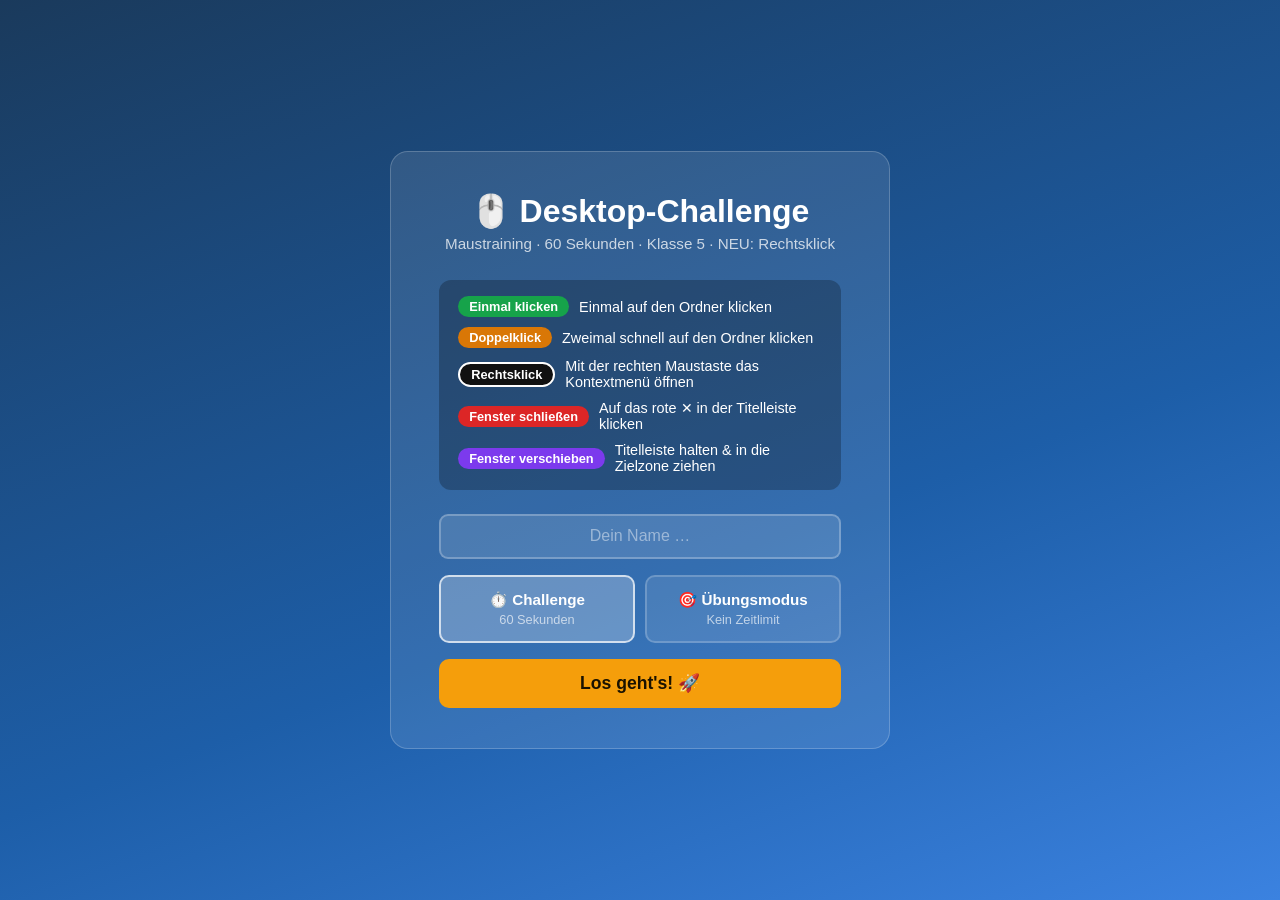
==== games/maus/index.html @ ba539958 "Use high-contrast black for right-click badge, game target and task banner" ====
<!DOCTYPE html>
<html lang="de">
<head>
<meta charset="UTF-8">
<meta name="viewport" content="width=device-width, initial-scale=1.0">
<title>Desktop-Challenge – Maustraining mit Rechtsklick</title>
<style>
*, *::before, *::after { box-sizing: border-box; margin: 0; padding: 0; }

body {
  font-family: -apple-system, BlinkMacSystemFont, 'Segoe UI', sans-serif;
  overflow: hidden;
  user-select: none;
  height: 100vh;
  width: 100vw;
}

/* ---- Screens ---- */
.screen {
  position: fixed; inset: 0;
  display: flex; align-items: center; justify-content: center;
}
.screen.hidden { display: none; }

/* ---- Start Screen ---- */
#screen-start {
  background: linear-gradient(160deg, #1a3a5c 0%, #1d5ea8 60%, #3b82e0 100%);
  flex-direction: column;
  color: white;
}

.start-card {
  background: rgba(255,255,255,0.1);
  border: 1px solid rgba(255,255,255,0.2);
  border-radius: 18px;
  padding: 2.5rem 3rem;
  text-align: center;
  max-width: 500px;
  width: 92%;
}

.start-card h1 { font-size: 2rem; font-weight: 800; margin-bottom: .3rem; }
.start-card .sub { font-size: .95rem; opacity: .75; margin-bottom: 1.75rem; }

.instructions {
  background: rgba(0,0,0,0.25);
  border-radius: 12px;
  padding: 1rem 1.2rem;
  margin-bottom: 1.5rem;
  text-align: left;
  display: flex;
  flex-direction: column;
  gap: 10px;
}

.task-row { display: flex; align-items: center; gap: 10px; font-size: .9rem; }

.badge {
  padding: 3px 11px;
  border-radius: 20px;
  font-size: .8rem;
  font-weight: 700;
  white-space: nowrap;
  flex-shrink: 0;
}
.b-green  { background: #16a34a; }
.b-blue   { background: #d97706; }
.b-red    { background: #dc2626; }
.b-purple { background: #7c3aed; }

input[type="text"] {
  width: 100%;
  padding: .7rem 1rem;
  border-radius: 9px;
  border: 2px solid rgba(255,255,255,0.25);
  background: rgba(255,255,255,0.12);
  color: white;
  font-size: 1rem;
  outline: none;
  margin-bottom: 1rem;
  text-align: center;
}
input[type="text"]::placeholder { color: rgba(255,255,255,0.45); }
input[type="text"]:focus { border-color: rgba(255,255,255,0.6); background: rgba(255,255,255,0.18); }

.btn-primary {
  background: #f59e0b;
  color: #1a1200;
  border: none;
  padding: .85rem 2rem;
  font-size: 1.1rem;
  font-weight: 800;
  border-radius: 10px;
  cursor: pointer;
  width: 100%;
  transition: background .12s, transform .08s;
}
.btn-primary:hover  { background: #fbbf24; }
.btn-primary:active { transform: scale(.97); }

.mode-buttons { display: flex; gap: 10px; margin-top: 0; }
.btn-mode {
  flex: 1;
  padding: .8rem 1rem;
  border-radius: 10px;
  font-size: .95rem;
  font-weight: 700;
  border: 2px solid rgba(255,255,255,0.2);
  background: rgba(255,255,255,0.1);
  color: white;
  cursor: pointer;
  line-height: 1.4;
  transition: background .12s, border-color .12s, transform .08s;
}
.btn-mode:hover  { background: rgba(255,255,255,0.22); border-color: rgba(255,255,255,0.5); }
.btn-mode:active { transform: scale(.97); }
.btn-mode small  { display: block; font-weight: 400; opacity: .65; font-size: .8rem; }
.btn-mode.active { background: rgba(255,255,255,0.25); border-color: rgba(255,255,255,0.7); }
.mode-buttons    { margin-bottom: 1rem; }

#stop-btn {
  margin-left: auto;
  background: rgba(255,255,255,0.15);
  border: 1px solid rgba(255,255,255,0.3);
  color: white;
  font-size: .82rem;
  font-weight: 700;
  padding: 4px 14px;
  border-radius: 20px;
  cursor: pointer;
  transition: background .12s;
}
#stop-btn:hover { background: rgba(255,255,255,0.28); }

/* ---- Game Screen ---- */
#screen-game {
  background: linear-gradient(180deg, #1565c0 0%, #1976d2 45%, #42a5f5 100%);
  flex-direction: column;
  align-items: stretch;
  justify-content: flex-start;
}

/* HUD bar */
#hud {
  background: rgba(0,0,0,0.4);
  padding: .55rem 1.2rem;
  display: flex;
  align-items: center;
  gap: 14px;
  color: white;
  font-size: .9rem;
  flex-shrink: 0;
  z-index: 10;
}
.hud-name { font-weight: 700; opacity: .9; max-width: 160px; overflow: hidden; text-overflow: ellipsis; white-space: nowrap; }
.hud-score-wrap { background: rgba(255,255,255,0.15); padding: 3px 13px; border-radius: 20px; }
.hud-score-wrap span { font-weight: 800; font-size: 1rem; }
#hud-timer {
  margin-left: auto;
  font-size: 1.5rem;
  font-weight: 800;
  min-width: 44px;
  text-align: right;
  transition: color .3s;
}
#hud-timer.urgent { color: #ff5252; }

/* Task instruction bar */
#task-bar {
  text-align: center;
  padding: .45rem .5rem;
  font-size: 1.35rem;
  font-weight: 800;
  color: white;
  text-shadow: 0 2px 8px rgba(0,0,0,0.35);
  flex-shrink: 0;
  min-height: 46px;
  transition: color .2s;
}

/* Desktop play area */
#desktop {
  flex: 1;
  position: relative;
  overflow: hidden;
  cursor: default;
}

/* ---- Targets ---- */
.target {
  position: absolute;
  cursor: pointer;
  animation: popIn .15s cubic-bezier(.34,1.56,.64,1);
}
.target.dying { animation: popOut .12s ease-in forwards; pointer-events: none; }

@keyframes popIn {
  from { transform: scale(0.3); opacity: 0; }
  to   { transform: scale(1);   opacity: 1; }
}
@keyframes popOut {
  to { transform: scale(0.3); opacity: 0; }
}

/* Folder */
.folder-wrap {
  display: flex;
  flex-direction: column;
  align-items: center;
  gap: 5px;
  padding: 10px 12px 8px;
  border-radius: 10px;
  border: 3px solid transparent;
  transition: border-color .15s;
}
.folder-icon {
  width: 68px;
  height: 56px;
  position: relative;
  filter: drop-shadow(0 3px 6px rgba(0,0,0,0.35));
}
.folder-icon::before {
  content: '';
  position: absolute;
  top: 10px; left: 0;
  width: 100%; height: calc(100% - 10px);
  background: linear-gradient(160deg, #ffca28, #f9a825);
  border-radius: 3px 6px 6px 6px;
}
.folder-icon::after {
  content: '';
  position: absolute;
  top: 0; left: 0;
  width: 42%; height: 14px;
  background: #f9a825;
  border-radius: 5px 5px 0 0;
}
.folder-label {
  font-size: 12px;
  color: white;
  text-shadow: 0 1px 3px rgba(0,0,0,0.8);
  font-weight: 700;
  max-width: 90px;
  text-align: center;
  white-space: nowrap;
  overflow: hidden;
  text-overflow: ellipsis;
}

/* Timer progress bar under folder */
.target-timer {
  position: absolute;
  bottom: 2px; left: 10px; right: 10px;
  height: 3px;
  border-radius: 2px;
  transform-origin: left;
}

/* Window target */
.window-wrap {
  width: 210px;
  border-radius: 7px;
  overflow: hidden;
  box-shadow: 0 6px 24px rgba(0,0,0,0.5);
}
.win-titlebar {
  background: #1565c0;
  display: flex;
  align-items: center;
  padding: 5px 7px;
  gap: 6px;
  position: relative;
}
.win-title-text {
  color: white;
  font-size: 12px;
  font-weight: 700;
  flex: 1;
  overflow: hidden;
  text-overflow: ellipsis;
  white-space: nowrap;
}
.win-close {
  width: 22px; height: 22px;
  background: #e53935;
  border: none;
  border-radius: 4px;
  color: white;
  font-size: 13px;
  font-weight: 800;
  cursor: pointer;
  display: flex; align-items: center; justify-content: center;
  flex-shrink: 0;
  transition: background .1s, transform .08s;
  line-height: 1;
}
.win-close:hover  { background: #c62828; }
.win-close:active { transform: scale(.9); }
.win-body {
  background: #f5f5f5;
  height: 55px;
  padding: 8px 10px;
  font-size: 11px;
  color: #757575;
  display: flex;
  align-items: center;
}

/* ---- Countdown overlay ---- */
#countdown {
  position: fixed; inset: 0;
  background: rgba(0,0,0,0.55);
  display: flex; align-items: center; justify-content: center;
  z-index: 200;
  color: white;
  font-size: 9rem;
  font-weight: 900;
  text-shadow: 0 4px 30px rgba(0,0,0,0.5);
  animation: countPulse .5s ease-out;
}
#countdown.hidden { display: none; }
@keyframes countPulse {
  from { transform: scale(1.4); opacity: 0; }
  to   { transform: scale(1);   opacity: 1; }
}

/* ---- Score popup ---- */
.score-popup {
  position: fixed;
  font-size: 1.5rem;
  font-weight: 900;
  pointer-events: none;
  z-index: 300;
  animation: floatUp .75s ease-out forwards;
  text-shadow: 0 2px 6px rgba(0,0,0,0.5);
}
@keyframes floatUp {
  0%   { transform: translateY(0)   scale(1);   opacity: 1; }
  100% { transform: translateY(-65px) scale(1.15); opacity: 0; }
}

/* ---- Miss flash ---- */
.miss-flash {
  position: fixed; inset: 0;
  background: rgba(229,57,53,0.2);
  pointer-events: none;
  z-index: 150;
  animation: flashFade .35s ease-out forwards;
}
@keyframes flashFade {
  to { opacity: 0; }
}

/* ---- Combo badge ---- */
#combo-badge {
  position: fixed;
  top: 80px; right: 16px;
  background: #f59e0b;
  color: #1a1200;
  font-size: .85rem;
  font-weight: 800;
  padding: 4px 12px;
  border-radius: 20px;
  z-index: 100;
  opacity: 0;
  transition: opacity .2s;
  pointer-events: none;
}
#combo-badge.visible { opacity: 1; }

/* ---- End Screen ---- */
#screen-end {
  background: linear-gradient(160deg, #0d2b4e 0%, #1a4d9e 100%);
  flex-direction: column;
  color: white;
}

.end-card {
  background: rgba(255,255,255,0.1);
  border: 1px solid rgba(255,255,255,0.2);
  border-radius: 18px;
  padding: 2rem 2.5rem;
  text-align: center;
  max-width: 520px;
  width: 92%;
}
.end-card h2 { font-size: 1.5rem; font-weight: 700; margin-bottom: .5rem; }

.final-score-wrap { margin: .6rem 0 .3rem; }
.final-score { font-size: 4.5rem; font-weight: 900; color: #fbbf24; line-height: 1; }
.score-sub { font-size: .85rem; opacity: .65; margin-bottom: 1.4rem; }

.leaderboard {
  background: rgba(0,0,0,0.25);
  border-radius: 12px;
  padding: 1rem 1.1rem;
  margin-bottom: 1.4rem;
  text-align: left;
}
.lb-head {
  font-size: .78rem;
  opacity: .6;
  text-transform: uppercase;
  letter-spacing: .06em;
  margin-bottom: .75rem;
  font-weight: 700;
}
.lb-entry {
  display: flex;
  align-items: center;
  gap: 10px;
  padding: 5px 0;
  font-size: .95rem;
  border-bottom: 1px solid rgba(255,255,255,0.08);
}
.lb-entry:last-child { border-bottom: none; }
.lb-rank { width: 22px; font-weight: 700; opacity: .5; font-size: .85rem; text-align: center; }
.lb-name { flex: 1; font-weight: 600; }
.lb-pts  { font-weight: 800; color: #fbbf24; }
.lb-me   { color: #fbbf24; }
.lb-me .lb-rank { opacity: 1; }

.end-hint {
  font-size: .85rem;
  opacity: .65;
  margin-bottom: 1.2rem;
  line-height: 1.5;
}

/* ---- Drop zone ---- */
.drop-zone {
  position: absolute;
  border-radius: 10px;
  display: flex;
  align-items: center;
  justify-content: center;
  font-size: 14px;
  font-weight: 800;
  pointer-events: none;
  text-shadow: 0 1px 3px rgba(0,0,0,0.4);
  animation: dzPulse 0.9s ease-in-out infinite alternate;
}
@keyframes dzPulse {
  from { opacity: .55; transform: scale(.97); }
  to   { opacity: 1;   transform: scale(1);   }
}

/* ---- Shrink animation (inserted dynamically) ---- */

/* ComputerCampus: adaptive Bedienungshilfe */
#game-workspace{display:flex;flex:1;min-height:0}
#game-workspace #desktop{min-width:0}
#cc-help{width:230px;flex-shrink:0;background:#f8fafc;color:#17324d;border-left:3px solid #bfdbfe;padding:14px;display:flex;flex-direction:column;gap:12px;overflow:auto;font-family:inherit}
#cc-help h2{font-size:1.05rem;margin:0}
#cc-help p{font-size:.82rem;line-height:1.45;margin:0}
#cc-help button{padding:9px;border:0;border-radius:9px;background:#1d4ed8;color:white;font-weight:700;cursor:pointer}
#cc-help-visual{height:120px;border-radius:12px;background:#e0efff;display:flex;align-items:center;justify-content:center}
.cc-device{width:67px;height:95px;border:3px solid #2563eb;border-radius:32px;position:relative;background:white;overflow:hidden}
.cc-device:before{content:"";position:absolute;left:50%;height:38px;top:0;border-left:2px solid #2563eb}
.cc-device:after{content:"";position:absolute;top:38px;left:0;right:0;border-top:2px solid #2563eb}
.cc-active{position:absolute;left:3px;top:3px;width:27px;height:31px;border-radius:18px;background:#93c5fd;animation:cc-click 1.6s infinite}
.cc-device.double .cc-active{animation-duration:.7s}
.cc-device.drag{animation:cc-drag 2s infinite}
.cc-device.close .cc-active{background:#f87171}
.cc-device.right .cc-active{left:36px;width:25px;background:#a16207;animation:cc-right-click 1.6s infinite}
@keyframes cc-right-click{0%,40%,100%{background:#d6d3d1;transform:translateY(0)}16%{background:#292524;transform:translateY(4px)}}
#cc-help-visual .cc-device.right{border-color:#292524}
#cc-help-visual .cc-device.right:before,#cc-help-visual .cc-device.right:after{border-color:#292524}
.cc-help-action{font-size:12px;color:#292524;text-align:center;font-weight:800}
#cc-help-visual{flex-direction:column;gap:5px}
@keyframes cc-click{0%,45%,100%{background:#93c5fd}18%{background:#1d4ed8}}
@keyframes cc-drag{0%,100%{transform:translateX(-24px)}50%{transform:translateX(25px)}}
#cc-help-count{font-weight:700}
@media(max-width:740px){#cc-help{width:175px;padding:8px}#cc-help-visual{height:90px}.cc-device{transform:scale(.7)}}
</style>
</head>
<body>

<!-- ====== START SCREEN ====== -->
<div class="screen" id="screen-start">
  <div class="start-card">
    <h1>🖱️ Desktop-Challenge</h1>
    <p class="sub">Maustraining · 60 Sekunden · Klasse 5 · NEU: Rechtsklick</p>
    <div class="instructions">
      <div class="task-row">
        <span class="badge b-green">Einmal klicken</span>
        <span>Einmal auf den Ordner klicken</span>
      </div>
      <div class="task-row">
        <span class="badge b-blue">Doppelklick</span>
        <span>Zweimal schnell auf den Ordner klicken</span>
      </div>
      <div class="task-row">
        <span class="badge" style="background:#111111;color:#ffffff;border:2px solid #ffffff">Rechtsklick</span>
        <span>Mit der rechten Maustaste das Kontextmenü öffnen</span>
      </div>
      <div class="task-row">
        <span class="badge b-red">Fenster schließen</span>
        <span>Auf das rote ✕ in der Titelleiste klicken</span>
      </div>
      <div class="task-row">
        <span class="badge b-purple">Fenster verschieben</span>
        <span>Titelleiste halten &amp; in die Zielzone ziehen</span>
      </div>
    </div>
    <input type="text" id="name-input" placeholder="Dein Name …" maxlength="20" autocomplete="off">
    <div class="mode-buttons">
      <button class="btn-mode active" id="mode-challenge" onclick="selectMode('challenge')">⏱️ Challenge<small>60 Sekunden</small></button>
      <button class="btn-mode" id="mode-practice" onclick="selectMode('practice')">🎯 Übungsmodus<small>Kein Zeitlimit</small></button>
    </div>
    <button class="btn-primary" onclick="startGame()">Los geht's! 🚀</button>
  </div>
</div>

<!-- ====== GAME SCREEN ====== -->
<div class="screen hidden" id="screen-game">
  <div id="hud">
    <span class="hud-name" id="hud-name">Spieler</span>
    <div class="hud-score-wrap">Punkte: <span id="hud-score">0</span></div>
    <span id="hud-timer">60</span>
    <button id="stop-btn" class="hidden" onclick="endGame()">■ Beenden</button>
  </div>
  <div id="task-bar"></div>
  <div id="game-workspace"><div id="desktop"></div>
<aside id="cc-help" aria-label="Bedienungshilfe">
<h2>💡 Bedienungshilfe</h2>
<p id="cc-help-task">Die Hilfe passt sich an die Aufgabe an.</p>
<div id="cc-help-visual" aria-hidden="true"><div class="cc-device"><div class="cc-active"></div></div><span id="cc-help-action" class="cc-help-action"></span></div>
<p id="cc-help-count">Erfolge: 0 von 5</p>
<button type="button" id="cc-help-toggle" onclick="ccToggleHelp()">Hilfe ausblenden</button>

</aside></div>
</div>

<!-- Combo badge -->
<div id="combo-badge">🔥 Combo!</div>

<!-- Countdown overlay -->
<div id="countdown" class="hidden"></div>

<!-- ====== END SCREEN ====== -->
<div class="screen hidden" id="screen-end">
  <div class="end-card">
    <h2 id="end-heading">Zeit abgelaufen! ⏱️</h2>
    <div class="final-score-wrap">
      <div class="final-score" id="end-score">0</div>
    </div>
    <div class="score-sub">Punkte · <span id="end-name"></span></div>
    <div class="leaderboard" id="lb-section">
      <div class="lb-head">🏆 Bestenliste (dieser PC)</div>
      <div id="lb-list"></div>
    </div>
    <p class="end-hint" id="end-hint">Vergleiche deinen Score mit deinen Mitschülern!</p>
    <button class="btn-primary" onclick="resetToStart()">Nochmal spielen</button>
  </div>
</div>

<script>
// ===== CONFIG =====
const GAME_DURATION = 60;
const LB_KEY = 'desktop_challenge_v1';

const FOLDER_NAMES = [
  'Hausaufgaben', 'Bilder', 'Musik', 'Downloads',
  'Dokumente', 'Informatik', 'Klasse 5a', 'Projekte',
  'Videos', 'Fotos', 'Spiele', 'Schule'
];

const WINDOW_TITLES = [
  'Datei-Explorer', 'Notepad', 'Bilder', 'Dokumente',
  'Downloads', 'Rechner', 'Paint', 'Einstellungen'
];

// ===== STATE =====
let practiceMode = false;
let score       = 0;
let timeLeft    = GAME_DURATION;
let gameActive  = false;
let playerName  = '';
let timerIntvl  = null;
let activeTargets = [];
let targetTmout   = null;
let combo       = 0;
let comboTmout  = null;
let currentTask = null;
let dropZoneEl  = null;
let isDragging  = false;
let dragEl      = null;
let dragOffsetX = 0;
let dragOffsetY = 0;

// ===== HELPERS =====
function rand(arr)    { return arr[Math.floor(Math.random() * arr.length)]; }
function clamp(v,a,b) { return Math.max(a, Math.min(b, v)); }

function showScreen(id) {
  document.querySelectorAll('.screen').forEach(s => s.classList.add('hidden'));
  document.getElementById(id).classList.remove('hidden');
}

// ===== GAME FLOW =====
const ccSuccess = {single:0,double:0,right:0,close:0,drag:0};
let ccHelpManual = null;
let ccShownTask = 'single';
let ccFirstTaskPending = true;
const ccInstructions = {
 single:'Einmal mit der linken Maustaste klicken.',
 double:'Zweimal schnell mit der linken Maustaste klicken.',
 right:'Mit der rechten Maustaste auf den Ordner klicken. Dadurch öffnet sich ein Kontextmenü.',
 close:'Auf das X oben rechts im Fenster klicken.',
 drag:'Linke Maustaste gedrückt halten, Fenster bewegen und loslassen.',
 mixed:'Achte auf die Farbe der Ziele: Grün = Klick, Orange = Doppelklick, Schwarz = Rechtsklick, Rot = Schließen.'
};
function ccTaskFor(el){
 return el.dataset.ccTask || (el.classList.contains('drag-win')?'drag':currentTask);
}
function ccHelpVisible(task){
 return practiceMode && (ccHelpManual === true || (ccHelpManual === null && (ccSuccess[task]||0)<5));
}
function ccRenderHelp(task){
 ccShownTask = task;
 const shown = ccHelpVisible(task);
 const visual = document.getElementById('cc-help-visual');
 visual.style.display = shown ? 'flex':'none';
 visual.querySelector('.cc-device').className = 'cc-device '+task;
 document.getElementById('cc-help-action').textContent = task === 'right' ? 'RECHTE TASTE DRÜCKEN' : '';
 document.getElementById('cc-help-task').textContent = ccInstructions[task];
 document.getElementById('cc-help-count').textContent = 'Erfolge: '+(ccSuccess[task]||0)+' von 5';
 document.getElementById('cc-help-toggle').textContent = shown?'Hilfe ausblenden':'Hilfe anzeigen';
}
function ccToggleHelp(){
 const wasVisible=ccHelpVisible(ccShownTask);
 ccHelpManual = !wasVisible;
 ccRenderHelp(ccShownTask);
}
function selectMode(mode) {
  practiceMode = (mode === 'practice');
  document.getElementById('mode-challenge').classList.toggle('active', !practiceMode);
  document.getElementById('mode-practice').classList.toggle('active',  practiceMode);
}

function startGame() {
  playerName = document.getElementById('name-input').value.trim() || 'Anonym';
  score = 0; timeLeft = GAME_DURATION; combo = 0; gameActive = false;
  ccHelpManual = null;
  ccFirstTaskPending = true;
  document.getElementById('cc-help').style.display = practiceMode ? 'flex' : 'none';
  ccRenderHelp('single');
  document.getElementById('hud-name').textContent = playerName;
  document.getElementById('hud-timer').classList.remove('urgent');
  document.getElementById('stop-btn').classList.toggle('hidden', !practiceMode);
  showScreen('screen-game');
  updateHUD();
  runCountdown(3);
}

function runCountdown(n) {
  const el = document.getElementById('countdown');
  el.classList.remove('hidden');

  // Force reflow so animation replays each tick
  el.style.animation = 'none';
  void el.offsetWidth;
  el.style.animation = 'countPulse .5s ease-out';

  el.textContent = n > 0 ? n : 'Los!';

  if (n > 0) {
    setTimeout(() => runCountdown(n - 1), 850);
  } else {
    setTimeout(() => {
      el.classList.add('hidden');
      beginGame();
    }, 650);
  }
}

function beginGame() {
  gameActive = true;
  if (!practiceMode) timerIntvl = setInterval(tickTimer, 1000);
  spawnNext();
}

function tickTimer() {
  timeLeft = Math.max(0, timeLeft - 1);
  updateHUD();
  if (timeLeft <= 10) document.getElementById('hud-timer').classList.add('urgent');
  if (timeLeft === 0) endGame();
}

function updateHUD() {
  document.getElementById('hud-score').textContent = score;
  document.getElementById('hud-timer').textContent = practiceMode ? '∞' : timeLeft;
}

// ===== TASK LOGIC =====
function pickTask() {
  const r = Math.random();
  if (r < 0.20) return 'single';
  if (r < 0.40) return 'double';
  if (r < 0.60) return 'right';
  if (r < 0.80) return 'close';
  return 'drag';
}

function pickNonDragTask() {
  const r = Math.random();
  if (r < 0.25) return 'single';
  if (r < 0.50) return 'double';
  if (r < 0.75) return 'right';
  return 'close';
}

function targetDuration(task) {
  return task === 'drag' ? 5000 : 3750;
}

const TASK_LABELS = {
  single: '👆 Einmal klicken!',
  double: '✌️ Doppelklick!',
  right:  '🖱️ Rechtsklick auf den Ordner!',
  close:  '✕ Fenster schließen!',
  drag:   '🖱️ Fenster verschieben!',
  mixed:  '👀 Achte auf die Farbe!',
};
const TASK_COLORS = {
  single: '#4caf50',
  double: '#f59e0b',
  right:  '#111111',
  close:  '#ef5350',
  drag:   '#7c3aed',
  mixed:  '#ffffff',
};

function setTaskBar(task) {
  const bar = document.getElementById('task-bar');
  bar.textContent = TASK_LABELS[task];
  bar.style.color = task === 'right' ? '#ffffff' : TASK_COLORS[task];
  bar.style.background = task === 'right' ? '#111111' : '';
  bar.style.textShadow = task === 'right' ? 'none' : `0 2px 10px ${TASK_COLORS[task]}99`;
}

// ===== SPAWN / REMOVE =====
function clearTarget() {
  clearTimeout(targetTmout);
  targetTmout = null;
  activeTargets.forEach(el => el.remove());
  activeTargets = [];
  if (dropZoneEl) { dropZoneEl.remove(); dropZoneEl = null; }
  isDragging = false;
  dragEl = null;
}

function pickWaveSize() {
  const r = Math.random();
  if (r < 0.60) return 1;
  if (r < 0.90) return 2;
  return 3;
}

function spreadPositions(count, dw, dh, elW, elH) {
  const pad = 60;
  const minDist = Math.max(elW, elH) + 20;
  const positions = [];
  let attempts = 0;
  while (positions.length < count && attempts < 150) {
    attempts++;
    const x = pad + Math.random() * (dw - elW - pad * 2);
    const y = pad + Math.random() * (dh - elH - pad * 2);
    if (!positions.some(p => Math.hypot(p.x - x, p.y - y) < minDist))
      positions.push({ x, y });
  }
  // Fallback: spread evenly across width if random placement failed
  while (positions.length < count) {
    const i = positions.length;
    positions.push({
      x: pad + (i / count) * (dw - elW - pad * 2),
      y: pad + Math.random() * (dh - elH - pad * 2),
    });
  }
  return positions;
}

function spawnNext() {
  if (!gameActive) return;
  clearTarget();

  const desktop = document.getElementById('desktop');
  const dw = desktop.clientWidth;
  const dh = desktop.clientHeight;
  const elW = 215, elH = 95;

  const waveSize = ccFirstTaskPending ? 1 : pickWaveSize();

  // Drag only allowed as single target
  if (waveSize === 1) {
    currentTask = ccFirstTaskPending ? 'right' : pickTask();
    ccFirstTaskPending = false;
  } else {
    currentTask = 'mixed';
  }
  setTaskBar(currentTask);
  ccRenderHelp(currentTask);

  const dur = targetDuration(currentTask);

  if (currentTask === 'drag') {
    const [pos] = spreadPositions(1, dw, dh, elW, elH);
    const winEl = buildDragWindowTarget(dur);
    winEl.style.left = pos.x + 'px';
    winEl.style.top  = pos.y + 'px';
    desktop.appendChild(winEl);
    activeTargets.push(winEl);

    let dzPos, att = 0;
    do {
      dzPos = {
        x: 60 + Math.random() * (dw - elW - 120),
        y: 60 + Math.random() * (dh - elH - 60),
      };
      att++;
    } while (Math.hypot(dzPos.x - pos.x, dzPos.y - pos.y) < 210 && att < 80);
    dropZoneEl = buildDropZone(elW, elH, dur);
    dropZoneEl.style.left = dzPos.x + 'px';
    dropZoneEl.style.top  = dzPos.y + 'px';
    desktop.appendChild(dropZoneEl);
  } else {
    // Each target picks its own task (all non-drag for multi-waves)
    const tasks = Array.from({ length: waveSize }, () =>
      currentTask === 'mixed' ? pickNonDragTask() : currentTask
    );
    const positions = spreadPositions(waveSize, dw, dh, elW, elH);
    tasks.forEach((task, i) => {
      const el = task === 'close'
        ? buildWindowTarget(dur)
        : buildFolderTarget(task, dur);
      el.style.left = positions[i].x + 'px';
      el.style.top  = positions[i].y + 'px';
      desktop.appendChild(el);
      activeTargets.push(el);
    });
  }

  if (!practiceMode) {
    targetTmout = setTimeout(() => {
      if (!gameActive) return;
      const remaining = [...activeTargets];
      activeTargets = [];
      if (dropZoneEl) { dropZoneEl.remove(); dropZoneEl = null; }
      isDragging = false; dragEl = null;
      remaining.forEach(el => { el.classList.add('dying'); setTimeout(() => el.remove(), 130); });
      if (remaining.length > 0) {
        combo = 0; score = Math.max(0, score - remaining.length * 5);
        hideComboBadge(); updateHUD(); flashMiss();
      }
      setTimeout(spawnNext, 150);
    }, dur);
  }
}

// ===== TARGETS =====
function buildFolderTarget(task, dur) {
  const name  = rand(FOLDER_NAMES);
  const color = TASK_COLORS[task];

  const el = document.createElement('div');
  el.className = 'target';
  el.dataset.ccTask = task;
  el.innerHTML = `
    <div class="folder-wrap" style="border-color:${color}; background:${task === 'right' ? '#111111' : 'rgba(0,0,0,0.18)'};">
      <div class="folder-icon"></div>
      <div class="folder-label">${name}</div>
    </div>
    ${practiceMode ? '' : `<div class="target-timer" style="background:${color};
         animation:shrinkBar ${dur}ms linear forwards;"></div>`}
  `;

  if (task === 'single') {
    el.addEventListener('click', (e) => { e.stopPropagation(); onHit(el); });
  } else if (task === 'right') {
    el.addEventListener('contextmenu', (e) => {
      e.preventDefault();
      e.stopPropagation();
      // Zeige ein einfaches Kontextmenü, statt den Browserdialog.
      const menu = document.createElement('div');
      menu.textContent = '📂 Öffnen   ·   ✏️ Umbenennen   ·   ℹ️ Eigenschaften';
      menu.style.cssText = 'position:absolute;left:8px;top:78px;min-width:205px;padding:10px;background:white;color:#1e293b;border:2px solid #111111;border-radius:8px;box-shadow:0 5px 15px #0005;z-index:30;font-size:12px;';
      el.appendChild(menu);
      setTimeout(() => onHit(el), 550);
    });
    el.addEventListener('click', (e) => e.stopPropagation());
  } else {
    el.addEventListener('dblclick', (e) => { e.stopPropagation(); onHit(el); });
    el.addEventListener('click',    (e) => {
      e.stopPropagation();
      // Visual hint: brief yellow border flash on single click of double-click target
      const wrap = el.querySelector('.folder-wrap');
      wrap.style.borderColor = '#f59e0b';
      setTimeout(() => { if (el.isConnected) wrap.style.borderColor = color; }, 300);
    });
  }
  return el;
}

function buildWindowTarget(dur) {
  const title = rand(WINDOW_TITLES);

  const el = document.createElement('div');
  el.className = 'target';
  el.dataset.ccTask = 'close';
  el.innerHTML = `
    <div class="window-wrap">
      <div class="win-titlebar">
        <span class="win-title-text">${title}</span>
        <button class="win-close">✕</button>
        ${practiceMode ? '' : `<div class="target-timer" style="background:#ef5350;
             animation:shrinkBar ${dur}ms linear forwards;
             position:absolute; bottom:0; left:0; right:0; height:3px; border-radius:0;"></div>`}
      </div>
      <div class="win-body">Dieses Fenster ist geöffnet. Schließe es!</div>
    </div>
  `;

  el.querySelector('.win-close').addEventListener('click', (e) => {
    e.stopPropagation();
    onHit(el);
  });
  return el;
}

function buildDragWindowTarget(dur) {
  const title = rand(WINDOW_TITLES);
  const color = TASK_COLORS['drag'];
  const el = document.createElement('div');
  el.className = 'target drag-win';
  el.dataset.ccTask = 'drag';
  el.innerHTML = `
    <div class="window-wrap" style="cursor:default;">
      <div class="win-titlebar" style="background:${color}; cursor:grab;">
        <span class="win-title-text">${title}</span>
        <span style="font-size:11px;color:rgba(255,255,255,0.7);flex-shrink:0;">← ziehen</span>
        ${practiceMode ? '' : `<div class="target-timer" style="background:rgba(255,255,255,0.5);
             animation:shrinkBar ${dur}ms linear forwards;
             position:absolute; bottom:0; left:0; right:0; height:3px; border-radius:0;"></div>`}
      </div>
      <div class="win-body">Titelleiste halten und in die Zielzone ziehen!</div>
    </div>
  `;
  const titlebar = el.querySelector('.win-titlebar');
  titlebar.addEventListener('mousedown', (e) => {
    if (!gameActive) return;
    e.preventDefault();
    isDragging   = true;
    dragEl       = el;
    const r      = el.getBoundingClientRect();
    dragOffsetX  = e.clientX - r.left;
    dragOffsetY  = e.clientY - r.top;
    titlebar.style.cursor = 'grabbing';
    el.style.zIndex = '50';
  });
  return el;
}

function buildDropZone(w, h, dur) {
  const color = TASK_COLORS['drag'];
  const el = document.createElement('div');
  el.className = 'drop-zone';
  el.style.cssText = `width:${w}px; height:${h}px;
    border: 3px dashed ${color}; background:${color}22; color:${color};`;
  el.innerHTML = `<span>📂 Hier ablegen!</span>`;
  return el;
}

// ===== HIT =====
function onHit(el) {
  if (!gameActive || !activeTargets.includes(el)) return;

  combo++;
  const task = ccTaskFor(el);
  const pts = combo >= 3 ? 15 : 10;
  if (practiceMode && ccSuccess[task] !== undefined) ccSuccess[task] = Math.min(5,ccSuccess[task]+1);
  ccRenderHelp(task);
  score += pts;
  updateHUD();
  if (combo >= 3) showComboBadge();
  showScorePopup(el, '+' + pts, combo >= 3 ? '#fbbf24' : '#4caf50');

  activeTargets = activeTargets.filter(t => t !== el);
  el.classList.add('dying');
  setTimeout(() => el.remove(), 130);

  if (activeTargets.length === 0) {
    clearTimeout(targetTmout);
    targetTmout = null;
    setTimeout(spawnNext, 80);
  }
}

// ===== COMBO BADGE =====
function showComboBadge() {
  clearTimeout(comboTmout);
  const badge = document.getElementById('combo-badge');
  badge.textContent = combo >= 5 ? '🔥🔥 Super-Combo! ×' + combo
                    : combo >= 3 ? '🔥 Combo! ×' + combo
                    : '';
  badge.classList.add('visible');
  comboTmout = setTimeout(hideComboBadge, 1200);
}
function hideComboBadge() {
  document.getElementById('combo-badge').classList.remove('visible');
}

// ===== SCORE POPUP =====
function showScorePopup(el, text, color) {
  const rect = el.getBoundingClientRect();
  const pop  = document.createElement('div');
  pop.className   = 'score-popup';
  pop.textContent = text;
  pop.style.color = color;
  pop.style.left  = (rect.left + rect.width  / 2 - 24) + 'px';
  pop.style.top   = (rect.top  + rect.height / 2 - 10) + 'px';
  document.body.appendChild(pop);
  setTimeout(() => pop.remove(), 750);
}

// ===== MISS FLASH =====
function flashMiss() {
  const f = document.createElement('div');
  f.className = 'miss-flash';
  document.body.appendChild(f);
  setTimeout(() => f.remove(), 380);
}

// ===== END GAME =====
function endGame() {
  gameActive = false;
  clearInterval(timerIntvl);
  clearTarget();
  hideComboBadge();

  const lbSection = document.getElementById('lb-section');
  const endHint   = document.getElementById('end-hint');
  const heading   = document.getElementById('end-heading');

  if (practiceMode) {
    heading.textContent  = 'Üben beendet! 🎯';
    lbSection.classList.add('hidden');
    endHint.textContent  = 'Gut geübt! Im Challenge-Modus kannst du dich mit anderen messen.';
  } else {
    heading.textContent  = 'Zeit abgelaufen! ⏱️';
    lbSection.classList.remove('hidden');
    endHint.textContent  = 'Vergleiche deinen Score mit deinen Mitschülern!';
    saveScore(playerName, score);
    renderLeaderboard();
  }

  setTimeout(() => {
    document.getElementById('end-score').textContent = score;
    document.getElementById('end-name').textContent  = playerName;
    showScreen('screen-end');
  }, 400);
}

// ===== LEADERBOARD =====
function saveScore(name, pts) {
  const list = loadScores();
  list.push({ name, pts });
  list.sort((a, b) => b.pts - a.pts);
  try { localStorage.setItem(LB_KEY, JSON.stringify(list.slice(0, 10))); } catch {}
}

function loadScores() {
  try { return JSON.parse(localStorage.getItem(LB_KEY)) || []; } catch { return []; }
}

function renderLeaderboard() {
  const scores = loadScores();
  const el = document.getElementById('lb-list');
  if (!scores.length) {
    el.innerHTML = '<div style="opacity:.55;font-size:.9rem">Noch keine Einträge.</div>';
    return;
  }
  // Highlight the entry that matches current player+score (first match)
  let highlighted = false;
  el.innerHTML = scores.slice(0, 6).map((s, i) => {
    const isMe = !highlighted && s.name === playerName && s.pts === score;
    if (isMe) highlighted = true;
    return `<div class="lb-entry ${isMe ? 'lb-me' : ''}">
      <span class="lb-rank">${medals[i] || (i+1)+'.'}</span>
      <span class="lb-name">${escHtml(s.name)}</span>
      <span class="lb-pts">${s.pts}</span>
    </div>`;
  }).join('');
}

const medals = ['🥇','🥈','🥉'];

function escHtml(s) {
  return s.replace(/[&<>"']/g, c => ({'&':'&amp;','<':'&lt;','>':'&gt;','"':'&quot;',"'":'&#39;'}[c]));
}

// ===== RESET =====
function resetToStart() {
  showScreen('screen-start');
  document.getElementById('hud-timer').classList.remove('urgent');
}

// ===== INIT =====
// Enter key on name input
document.getElementById('name-input').addEventListener('keydown', e => {
  if (e.key === 'Enter') startGame();
});

// Prevent right-click context menu during game
document.getElementById('screen-game').addEventListener('contextmenu', e => e.preventDefault());

// ===== DRAG HANDLERS =====
document.addEventListener('mousemove', (e) => {
  if (!isDragging || !dragEl) return;
  const desktop = document.getElementById('desktop');
  const rect = desktop.getBoundingClientRect();
  dragEl.style.left = (e.clientX - rect.left - dragOffsetX) + 'px';
  dragEl.style.top  = (e.clientY - rect.top  - dragOffsetY) + 'px';
});

document.addEventListener('mouseup', (e) => {
  if (!isDragging || !dragEl) return;
  isDragging = false;
  dragEl.style.zIndex = '';
  const tb = dragEl.querySelector('.win-titlebar');
  if (tb) tb.style.cursor = 'grab';

  if (!dropZoneEl || !gameActive) { dragEl = null; return; }

  // Hit if center of dragged window lands inside drop zone
  const wr = dragEl.getBoundingClientRect();
  const dr = dropZoneEl.getBoundingClientRect();
  const cx = wr.left + wr.width  / 2;
  const cy = wr.top  + wr.height / 2;
  const hit = cx >= dr.left && cx <= dr.right && cy >= dr.top && cy <= dr.bottom;

  const el = dragEl;
  dragEl = null;
  if (hit) {
    dropZoneEl.remove();
    dropZoneEl = null;
    onHit(el);
  }
});

// Inject shrinkBar keyframe
const ks = document.createElement('style');
ks.textContent = `@keyframes shrinkBar { from { transform:scaleX(1); } to { transform:scaleX(0); } }`;
document.head.appendChild(ks);
</script>
</body>
</html>
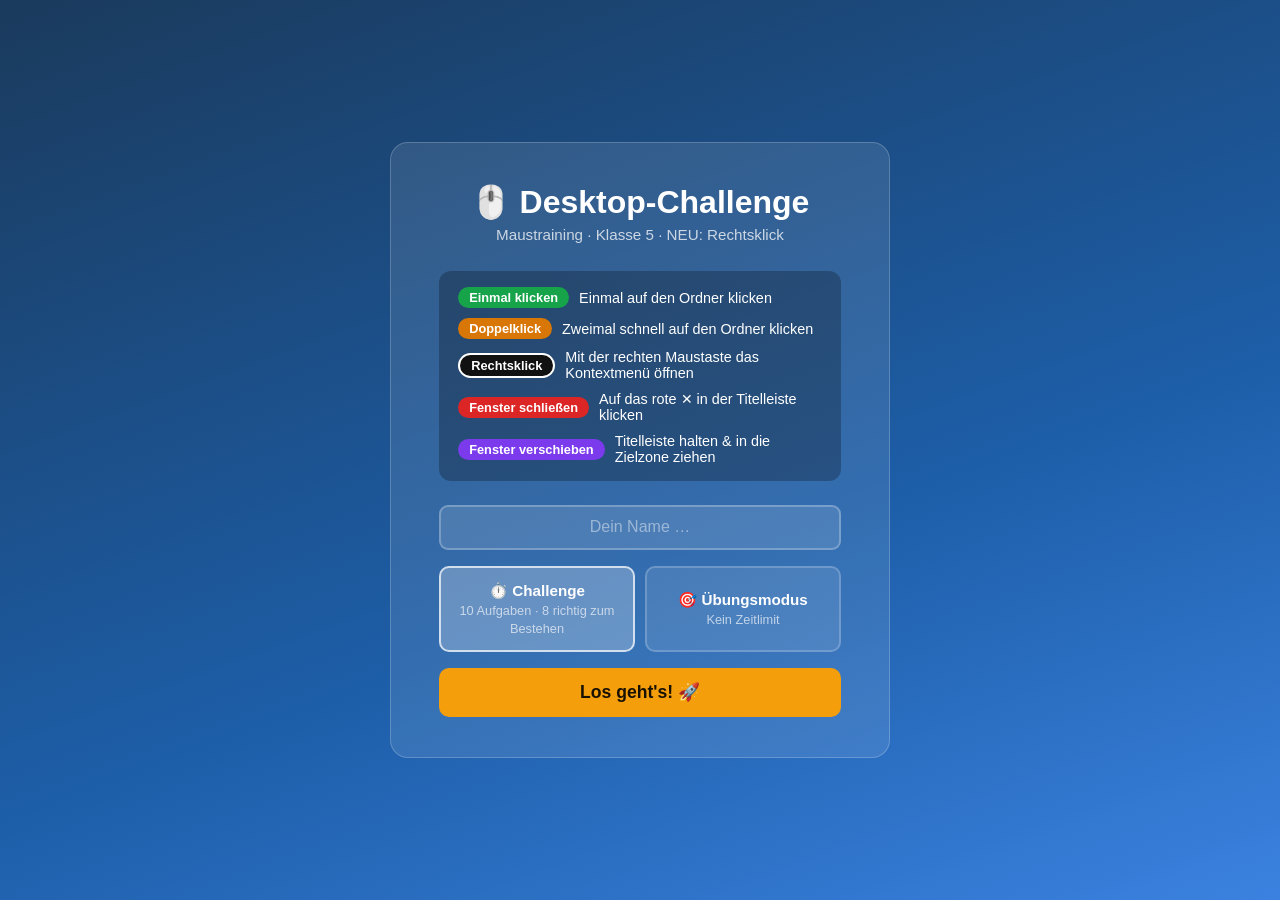
==== commit 935a300a: "Introduce 10-task mouse competency challenge, 8/10 pass and local progress unlock" ====
--- a/games/maus/index.html
+++ b/games/maus/index.html
@@ -480,7 +480,7 @@
 <div class="screen" id="screen-start">
   <div class="start-card">
     <h1>🖱️ Desktop-Challenge</h1>
-    <p class="sub">Maustraining · 60 Sekunden · Klasse 5 · NEU: Rechtsklick</p>
+    <p class="sub">Maustraining · Klasse 5 · NEU: Rechtsklick</p>
     <div class="instructions">
       <div class="task-row">
         <span class="badge b-green">Einmal klicken</span>
@@ -505,7 +505,7 @@
     </div>
     <input type="text" id="name-input" placeholder="Dein Name …" maxlength="20" autocomplete="off">
     <div class="mode-buttons">
-      <button class="btn-mode active" id="mode-challenge" onclick="selectMode('challenge')">⏱️ Challenge<small>60 Sekunden</small></button>
+      <button class="btn-mode active" id="mode-challenge" onclick="selectMode('challenge')">⏱️ Challenge<small>10 Aufgaben · 8 richtig zum Bestehen</small></button>
       <button class="btn-mode" id="mode-practice" onclick="selectMode('practice')">🎯 Übungsmodus<small>Kein Zeitlimit</small></button>
     </div>
     <button class="btn-primary" onclick="startGame()">Los geht's! 🚀</button>
@@ -552,6 +552,7 @@
     </div>
     <p class="end-hint" id="end-hint">Vergleiche deinen Score mit deinen Mitschülern!</p>
     <button class="btn-primary" onclick="resetToStart()">Nochmal spielen</button>
+    <p style="margin-top:12px"><a href="../" style="color:#2563eb;font-weight:700">Zur Stationsübersicht →</a></p>
   </div>
 </div>
 
@@ -573,6 +574,10 @@
 
 // ===== STATE =====
 let practiceMode = false;
+let ccChallengeHits = 0;
+let ccChallengeAttempts = 0;
+const CC_CHALLENGE_TASKS = ['right','single','double','close','drag','single','right','double','close','drag'];
+const CC_PROGRESS_KEY = 'computercampus-progress-v1';
 let score       = 0;
 let timeLeft    = GAME_DURATION;
 let gameActive  = false;
@@ -642,6 +647,7 @@
 function startGame() {
   playerName = document.getElementById('name-input').value.trim() || 'Anonym';
   score = 0; timeLeft = GAME_DURATION; combo = 0; gameActive = false;
+  ccChallengeHits = 0; ccChallengeAttempts = 0;
   ccHelpManual = null;
   ccFirstTaskPending = true;
   document.getElementById('cc-help').style.display = practiceMode ? 'flex' : 'none';
@@ -677,7 +683,6 @@
 
 function beginGame() {
   gameActive = true;
-  if (!practiceMode) timerIntvl = setInterval(tickTimer, 1000);
   spawnNext();
 }
 
@@ -690,7 +695,7 @@
 
 function updateHUD() {
   document.getElementById('hud-score').textContent = score;
-  document.getElementById('hud-timer').textContent = practiceMode ? '∞' : timeLeft;
+  document.getElementById('hud-timer').textContent = practiceMode ? '∞' : (ccChallengeAttempts + 1) + '/10';
 }
 
 // ===== TASK LOGIC =====
@@ -790,11 +795,11 @@
   const dh = desktop.clientHeight;
   const elW = 215, elH = 95;
 
-  const waveSize = ccFirstTaskPending ? 1 : pickWaveSize();
+  const waveSize = practiceMode ? (ccFirstTaskPending ? 1 : pickWaveSize()) : 1;
 
   // Drag only allowed as single target
   if (waveSize === 1) {
-    currentTask = ccFirstTaskPending ? 'right' : pickTask();
+    currentTask = practiceMode ? (ccFirstTaskPending ? 'right' : pickTask()) : CC_CHALLENGE_TASKS[ccChallengeAttempts];
     ccFirstTaskPending = false;
   } else {
     currentTask = 'mixed';
@@ -802,7 +807,7 @@
   setTaskBar(currentTask);
   ccRenderHelp(currentTask);
 
-  const dur = targetDuration(currentTask);
+  const dur = practiceMode ? targetDuration(currentTask) : 12000;
 
   if (currentTask === 'drag') {
     const [pos] = spreadPositions(1, dw, dh, elW, elH);
@@ -853,7 +858,10 @@
         combo = 0; score = Math.max(0, score - remaining.length * 5);
         hideComboBadge(); updateHUD(); flashMiss();
       }
-      setTimeout(spawnNext, 150);
+      ccChallengeAttempts++;
+      updateHUD();
+      if (ccChallengeAttempts >= 10) endGame();
+      else setTimeout(spawnNext, 150);
     }, dur);
   }
 }
@@ -976,6 +984,7 @@
   if (!gameActive || !activeTargets.includes(el)) return;
 
   combo++;
+  if (!practiceMode) { ccChallengeHits++; ccChallengeAttempts++; }
   const task = ccTaskFor(el);
   const pts = combo >= 3 ? 15 : 10;
   if (practiceMode && ccSuccess[task] !== undefined) ccSuccess[task] = Math.min(5,ccSuccess[task]+1);
@@ -992,7 +1001,8 @@
   if (activeTargets.length === 0) {
     clearTimeout(targetTmout);
     targetTmout = null;
-    setTimeout(spawnNext, 80);
+    if (!practiceMode && ccChallengeAttempts >= 10) endGame();
+    else setTimeout(spawnNext, 80);
   }
 }
 
@@ -1047,11 +1057,18 @@
     lbSection.classList.add('hidden');
     endHint.textContent  = 'Gut geübt! Im Challenge-Modus kannst du dich mit anderen messen.';
   } else {
-    heading.textContent  = 'Zeit abgelaufen! ⏱️';
-    lbSection.classList.remove('hidden');
-    endHint.textContent  = 'Vergleiche deinen Score mit deinen Mitschülern!';
-    saveScore(playerName, score);
-    renderLeaderboard();
+    const passed = ccChallengeHits >= 8;
+    heading.textContent = passed ? 'Challenge bestanden! 🎉' : 'Weiter üben! 💪';
+    lbSection.classList.add('hidden');
+    endHint.textContent = ccChallengeHits + ' von 10 Aufgaben geschafft. ' +
+      (passed ? 'Die Tastatur-Station ist jetzt freigeschaltet!' : 'Für die Freischaltung brauchst du mindestens 8 richtige Aufgaben.');
+    if (passed) {
+      try {
+        const progress = JSON.parse(localStorage.getItem(CC_PROGRESS_KEY) || '{}');
+        progress.mouse = true;
+        localStorage.setItem(CC_PROGRESS_KEY, JSON.stringify(progress));
+      } catch (_) {}
+    }
   }
 
   setTimeout(() => {
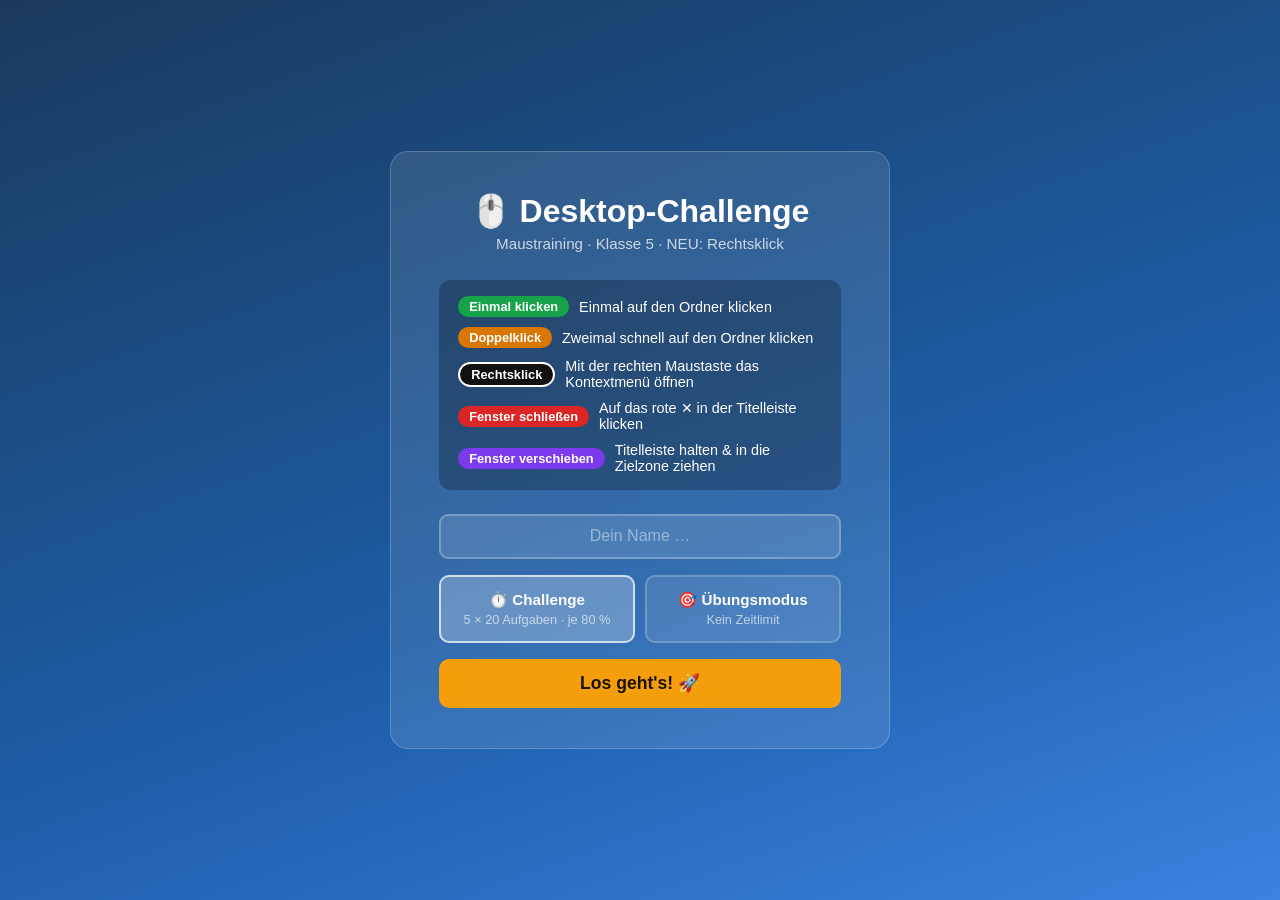
==== commit 5f94988c: "Require 16/20 success for each of five mouse actions; add rules screen and progress HUD" ====
--- a/games/maus/index.html
+++ b/games/maus/index.html
@@ -505,13 +505,26 @@
     </div>
     <input type="text" id="name-input" placeholder="Dein Name …" maxlength="20" autocomplete="off">
     <div class="mode-buttons">
-      <button class="btn-mode active" id="mode-challenge" onclick="selectMode('challenge')">⏱️ Challenge<small>10 Aufgaben · 8 richtig zum Bestehen</small></button>
+      <button class="btn-mode active" id="mode-challenge" onclick="selectMode('challenge')">⏱️ Challenge<small>5 × 20 Aufgaben · je 80 %</small></button>
       <button class="btn-mode" id="mode-practice" onclick="selectMode('practice')">🎯 Übungsmodus<small>Kein Zeitlimit</small></button>
     </div>
     <button class="btn-primary" onclick="startGame()">Los geht's! 🚀</button>
   </div>
 </div>
 
+<!-- ====== RULES SCREEN ====== -->
+<div class="screen hidden" id="screen-rules">
+ <div class="start-card">
+  <h1>🎯 Deine Challenge</h1>
+  <p>Du bearbeitest fünf Bereiche mit jeweils <strong>20 Aufgaben</strong>:</p>
+  <p>Einfachklick · Doppelklick · Rechtsklick · Fenster schließen · Drag &amp; Drop</p>
+  <p><strong>Bestehensregel:</strong> In jedem Bereich mindestens <strong>16 von 20 Aufgaben (80 %)</strong> richtig lösen. Nur dann wird das Tastaturtraining freigeschaltet.</p>
+  <p><strong>Zeit:</strong> Insgesamt 15 Minuten. Pro Aufgabe hast du maximal 8 Sekunden. Verpasste Aufgaben zählen als Fehler.</p>
+  <p>Deinen Fortschritt siehst du oben im Spielfeld. Die Bedienungshilfe ist in der Challenge ausgeschaltet.</p>
+  <button class="btn-primary" onclick="ccStartChallenge()">Verstanden – Countdown starten</button>
+  <p><button type="button" onclick="resetToStart()" style="margin-top:12px">Zurück zur Auswahl</button></p>
+ </div>
+</div>
 <!-- ====== GAME SCREEN ====== -->
 <div class="screen hidden" id="screen-game">
   <div id="hud">
@@ -520,7 +533,7 @@
     <span id="hud-timer">60</span>
     <button id="stop-btn" class="hidden" onclick="endGame()">■ Beenden</button>
   </div>
-  <div id="task-bar"></div>
+  <div id="task-bar"></div><div id="cc-challenge-progress" style="padding:8px 16px;background:#111827;color:#fff;font-weight:800;text-align:center" hidden></div>
   <div id="game-workspace"><div id="desktop"></div>
 <aside id="cc-help" aria-label="Bedienungshilfe">
 <h2>💡 Bedienungshilfe</h2>
@@ -558,7 +571,7 @@
 
 <script>
 // ===== CONFIG =====
-const GAME_DURATION = 60;
+const GAME_DURATION = 900; // 15 Minuten für 100 Aufgaben
 const LB_KEY = 'desktop_challenge_v1';
 
 const FOLDER_NAMES = [
@@ -576,7 +589,9 @@
 let practiceMode = false;
 let ccChallengeHits = 0;
 let ccChallengeAttempts = 0;
-const CC_CHALLENGE_TASKS = ['right','single','double','close','drag','single','right','double','close','drag'];
+const CC_CHALLENGE_TYPES = ['single','double','right','close','drag'];
+const CC_CHALLENGE_TASKS = CC_CHALLENGE_TYPES.flatMap(task => Array(20).fill(task));
+let ccHitsByType = Object.fromEntries(CC_CHALLENGE_TYPES.map(task => [task,0]));
 const CC_PROGRESS_KEY = 'computercampus-progress-v1';
 let score       = 0;
 let timeLeft    = GAME_DURATION;
@@ -648,6 +663,7 @@
   playerName = document.getElementById('name-input').value.trim() || 'Anonym';
   score = 0; timeLeft = GAME_DURATION; combo = 0; gameActive = false;
   ccChallengeHits = 0; ccChallengeAttempts = 0;
+  ccHitsByType = Object.fromEntries(CC_CHALLENGE_TYPES.map(task => [task,0]));
   ccHelpManual = null;
   ccFirstTaskPending = true;
   document.getElementById('cc-help').style.display = practiceMode ? 'flex' : 'none';
@@ -655,11 +671,14 @@
   document.getElementById('hud-name').textContent = playerName;
   document.getElementById('hud-timer').classList.remove('urgent');
   document.getElementById('stop-btn').classList.toggle('hidden', !practiceMode);
+  if (practiceMode) ccStartChallenge(); else showScreen('screen-rules');
+}
+
+function ccStartChallenge(){
   showScreen('screen-game');
   updateHUD();
   runCountdown(3);
 }
-
 function runCountdown(n) {
   const el = document.getElementById('countdown');
   el.classList.remove('hidden');
@@ -683,6 +702,7 @@
 
 function beginGame() {
   gameActive = true;
+  if (!practiceMode) timerIntvl = setInterval(tickTimer, 1000);
   spawnNext();
 }
 
@@ -695,7 +715,17 @@
 
 function updateHUD() {
   document.getElementById('hud-score').textContent = score;
-  document.getElementById('hud-timer').textContent = practiceMode ? '∞' : (ccChallengeAttempts + 1) + '/10';
+  document.getElementById('hud-timer').textContent = practiceMode ? '∞' : Math.floor(timeLeft/60) + ':' + String(timeLeft%60).padStart(2,'0');
+  const progress = document.getElementById('cc-challenge-progress');
+  if(progress){
+    progress.hidden = practiceMode;
+    if(!practiceMode){
+      const index = Math.min(ccChallengeAttempts,99);
+      const task = CC_CHALLENGE_TASKS[index];
+      const attempted = Math.min(ccChallengeAttempts%20,20);
+      progress.textContent = TASK_LABELS[task] + '  ·  ' + ccHitsByType[task] + ' von 20 erfolgreich  ·  Versuch ' + (attempted+1) + '/20  ·  Gesamt ' + ccChallengeAttempts + '/100';
+    }
+  }
 }
 
 // ===== TASK LOGIC =====
@@ -807,7 +837,7 @@
   setTaskBar(currentTask);
   ccRenderHelp(currentTask);
 
-  const dur = practiceMode ? targetDuration(currentTask) : 12000;
+  const dur = practiceMode ? targetDuration(currentTask) : 8000;
 
   if (currentTask === 'drag') {
     const [pos] = spreadPositions(1, dw, dh, elW, elH);
@@ -860,7 +890,7 @@
       }
       ccChallengeAttempts++;
       updateHUD();
-      if (ccChallengeAttempts >= 10) endGame();
+      if (ccChallengeAttempts >= 100) endGame();
       else setTimeout(spawnNext, 150);
     }, dur);
   }
@@ -984,8 +1014,8 @@
   if (!gameActive || !activeTargets.includes(el)) return;
 
   combo++;
-  if (!practiceMode) { ccChallengeHits++; ccChallengeAttempts++; }
   const task = ccTaskFor(el);
+  if (!practiceMode) { ccChallengeHits++; ccChallengeAttempts++; ccHitsByType[task]++; }
   const pts = combo >= 3 ? 15 : 10;
   if (practiceMode && ccSuccess[task] !== undefined) ccSuccess[task] = Math.min(5,ccSuccess[task]+1);
   ccRenderHelp(task);
@@ -1001,7 +1031,7 @@
   if (activeTargets.length === 0) {
     clearTimeout(targetTmout);
     targetTmout = null;
-    if (!practiceMode && ccChallengeAttempts >= 10) endGame();
+    if (!practiceMode && ccChallengeAttempts >= 100) endGame();
     else setTimeout(spawnNext, 80);
   }
 }
@@ -1057,11 +1087,14 @@
     lbSection.classList.add('hidden');
     endHint.textContent  = 'Gut geübt! Im Challenge-Modus kannst du dich mit anderen messen.';
   } else {
-    const passed = ccChallengeHits >= 8;
+    const passed = CC_CHALLENGE_TYPES.every(task => ccHitsByType[task] >= 16);
     heading.textContent = passed ? 'Challenge bestanden! 🎉' : 'Weiter üben! 💪';
     lbSection.classList.add('hidden');
-    endHint.textContent = ccChallengeHits + ' von 10 Aufgaben geschafft. ' +
-      (passed ? 'Die Tastatur-Station ist jetzt freigeschaltet!' : 'Für die Freischaltung brauchst du mindestens 8 richtige Aufgaben.');
+    endHint.textContent = CC_CHALLENGE_TYPES.map(task =>
+      TASK_LABELS[task].replace(/[!]/g,'') + ': ' + ccHitsByType[task] + '/20'
+    ).join(' | ') + '. ' + (passed ?
+      'Alle fünf Bereiche bestanden! Die Tastatur-Station ist freigeschaltet.' :
+      'Du brauchst in JEDEM Bereich mindestens 16 von 20 Erfolgen.');
     if (passed) {
       try {
         const progress = JSON.parse(localStorage.getItem(CC_PROGRESS_KEY) || '{}');
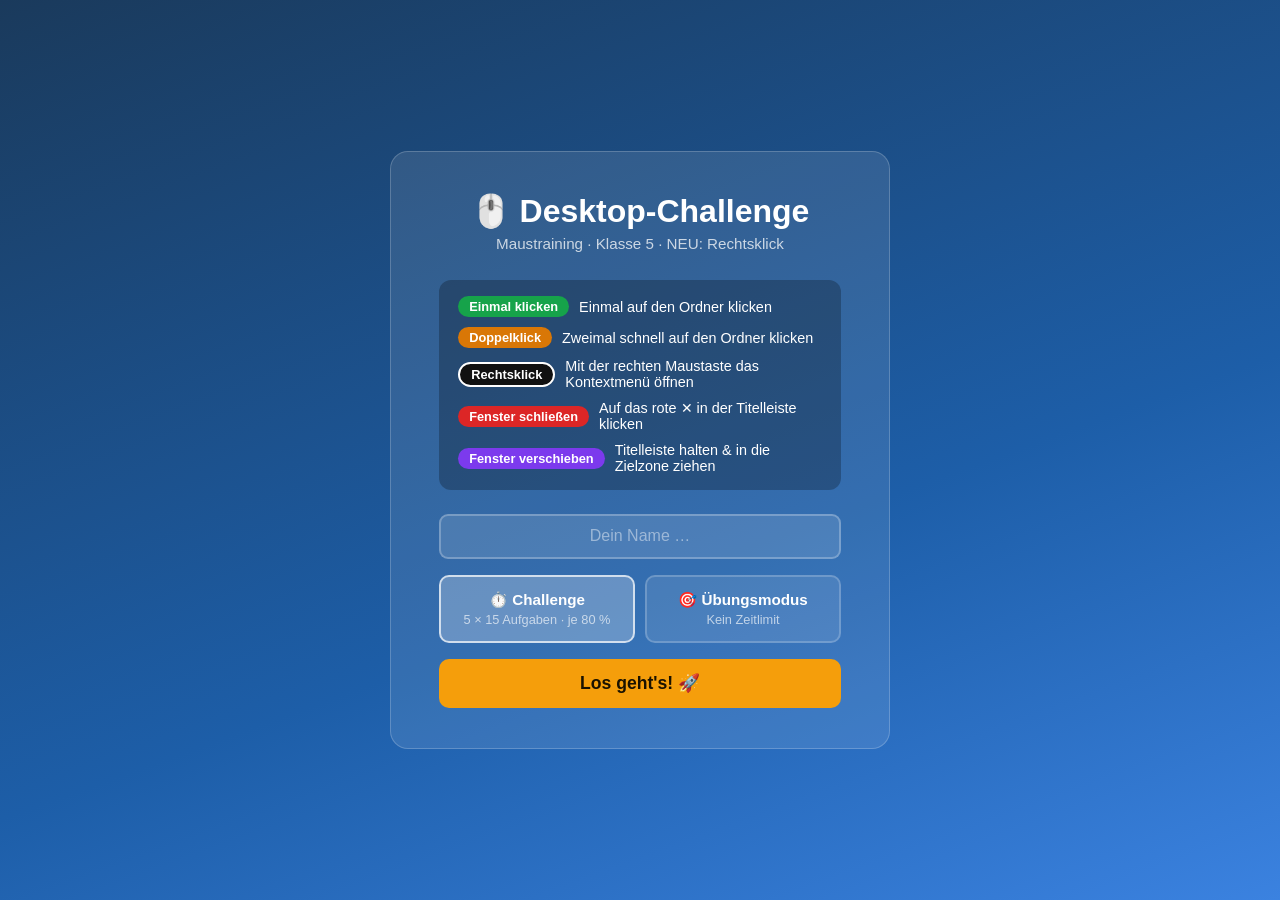
==== commit ff052b9d: "Set mouse challenge to 75 balanced randomized tasks, 12/15 per skill and 8-minute limit" ====
--- a/games/maus/index.html
+++ b/games/maus/index.html
@@ -472,6 +472,14 @@
 @keyframes cc-drag{0%,100%{transform:translateX(-24px)}50%{transform:translateX(25px)}}
 #cc-help-count{font-weight:700}
 @media(max-width:740px){#cc-help{width:175px;padding:8px}#cc-help-visual{height:90px}.cc-device{transform:scale(.7)}}
+#cc-challenge-progress{display:grid;grid-template-columns:repeat(5,minmax(0,1fr));gap:6px;padding:10px;background:#0f172a;color:#fff}
+#cc-challenge-progress[hidden]{display:none}
+.cc-progress-item{padding:8px 5px;border-radius:8px;background:#334155;text-align:center;font-size:13px;line-height:1.5;border:2px solid transparent}
+.cc-progress-item.active{border-color:#fbbf24;background:#1e40af}
+.cc-progress-item.passed{background:#166534}
+.cc-progress-item.failed{background:#7f1d1d}
+.cc-progress-item strong{display:block;font-size:15px}
+@media(max-width:800px){#cc-challenge-progress{grid-template-columns:repeat(5,minmax(140px,1fr));overflow-x:auto}.cc-progress-item{font-size:12px}}
 </style>
 </head>
 <body>
@@ -505,7 +513,7 @@
     </div>
     <input type="text" id="name-input" placeholder="Dein Name …" maxlength="20" autocomplete="off">
     <div class="mode-buttons">
-      <button class="btn-mode active" id="mode-challenge" onclick="selectMode('challenge')">⏱️ Challenge<small>5 × 20 Aufgaben · je 80 %</small></button>
+      <button class="btn-mode active" id="mode-challenge" onclick="selectMode('challenge')">⏱️ Challenge<small>5 × 15 Aufgaben · je 80 %</small></button>
       <button class="btn-mode" id="mode-practice" onclick="selectMode('practice')">🎯 Übungsmodus<small>Kein Zeitlimit</small></button>
     </div>
     <button class="btn-primary" onclick="startGame()">Los geht's! 🚀</button>
@@ -516,10 +524,10 @@
 <div class="screen hidden" id="screen-rules">
  <div class="start-card">
   <h1>🎯 Deine Challenge</h1>
-  <p>Du bearbeitest fünf Bereiche mit jeweils <strong>20 Aufgaben</strong>:</p>
+  <p>Du bearbeitest fünf Bereiche mit jeweils <strong>15 Aufgaben</strong>:</p>
   <p>Einfachklick · Doppelklick · Rechtsklick · Fenster schließen · Drag &amp; Drop</p>
-  <p><strong>Bestehensregel:</strong> In jedem Bereich mindestens <strong>16 von 20 Aufgaben (80 %)</strong> richtig lösen. Nur dann wird das Tastaturtraining freigeschaltet.</p>
-  <p><strong>Zeit:</strong> Insgesamt 15 Minuten. Pro Aufgabe hast du maximal 8 Sekunden. Verpasste Aufgaben zählen als Fehler.</p>
+  <p><strong>Bestehensregel:</strong> In jedem Bereich mindestens <strong>12 von 15 Aufgaben (80 %)</strong> richtig lösen. Nur dann wird das Tastaturtraining freigeschaltet.</p>
+  <p><strong>Zeit:</strong> Insgesamt maximal 8 Minuten. Pro Aufgabe hast du maximal 10 Sekunden. Verpasste Aufgaben zählen als Fehler.</p>
   <p>Deinen Fortschritt siehst du oben im Spielfeld. Die Bedienungshilfe ist in der Challenge ausgeschaltet.</p>
   <button class="btn-primary" onclick="ccStartChallenge()">Verstanden – Countdown starten</button>
   <p><button type="button" onclick="resetToStart()" style="margin-top:12px">Zurück zur Auswahl</button></p>
@@ -533,7 +541,7 @@
     <span id="hud-timer">60</span>
     <button id="stop-btn" class="hidden" onclick="endGame()">■ Beenden</button>
   </div>
-  <div id="task-bar"></div><div id="cc-challenge-progress" style="padding:8px 16px;background:#111827;color:#fff;font-weight:800;text-align:center" hidden></div>
+  <div id="task-bar"></div><div id="cc-challenge-progress" hidden aria-live="polite"></div>
   <div id="game-workspace"><div id="desktop"></div>
 <aside id="cc-help" aria-label="Bedienungshilfe">
 <h2>💡 Bedienungshilfe</h2>
@@ -571,7 +579,7 @@
 
 <script>
 // ===== CONFIG =====
-const GAME_DURATION = 900; // 15 Minuten für 100 Aufgaben
+const GAME_DURATION = 480; // Maximal 8 Minuten für 5 × 15 Aufgaben
 const LB_KEY = 'desktop_challenge_v1';
 
 const FOLDER_NAMES = [
@@ -590,7 +598,27 @@
 let ccChallengeHits = 0;
 let ccChallengeAttempts = 0;
 const CC_CHALLENGE_TYPES = ['single','double','right','close','drag'];
-const CC_CHALLENGE_TASKS = CC_CHALLENGE_TYPES.flatMap(task => Array(20).fill(task));
+let CC_CHALLENGE_TASKS = [];
+function ccCreateBalancedTasks() {
+  // 15 zufällige Runden mit jeweils allen fünf unterschiedlichen Bedienhandlungen.
+  // Dadurch wechselt der Aufgabentyp garantiert nach jedem Versuch.
+  const tasks = [];
+  let previous = null;
+  for (let round = 0; round < 15; round++) {
+    const group = [...CC_CHALLENGE_TYPES];
+    for (let i = group.length - 1; i > 0; i--) {
+      const j = Math.floor(Math.random() * (i + 1));
+      [group[i], group[j]] = [group[j], group[i]];
+    }
+    if (group[0] === previous) {
+      const j = 1 + Math.floor(Math.random() * (group.length - 1));
+      [group[0], group[j]] = [group[j], group[0]];
+    }
+    tasks.push(...group);
+    previous = group[group.length - 1];
+  }
+  return tasks;
+}
 let ccHitsByType = Object.fromEntries(CC_CHALLENGE_TYPES.map(task => [task,0]));
 const CC_PROGRESS_KEY = 'computercampus-progress-v1';
 let score       = 0;
@@ -664,6 +692,7 @@
   score = 0; timeLeft = GAME_DURATION; combo = 0; gameActive = false;
   ccChallengeHits = 0; ccChallengeAttempts = 0;
   ccHitsByType = Object.fromEntries(CC_CHALLENGE_TYPES.map(task => [task,0]));
+  CC_CHALLENGE_TASKS = ccCreateBalancedTasks();
   ccHelpManual = null;
   ccFirstTaskPending = true;
   document.getElementById('cc-help').style.display = practiceMode ? 'flex' : 'none';
@@ -717,15 +746,25 @@
   document.getElementById('hud-score').textContent = score;
   document.getElementById('hud-timer').textContent = practiceMode ? '∞' : Math.floor(timeLeft/60) + ':' + String(timeLeft%60).padStart(2,'0');
   const progress = document.getElementById('cc-challenge-progress');
-  if(progress){
-    progress.hidden = practiceMode;
-    if(!practiceMode){
-      const index = Math.min(ccChallengeAttempts,99);
-      const task = CC_CHALLENGE_TASKS[index];
-      const attempted = Math.min(ccChallengeAttempts%20,20);
-      progress.textContent = TASK_LABELS[task] + '  ·  ' + ccHitsByType[task] + ' von 20 erfolgreich  ·  Versuch ' + (attempted+1) + '/20  ·  Gesamt ' + ccChallengeAttempts + '/100';
-    }
-  }
+  progress.hidden = practiceMode;
+  if (practiceMode) return;
+  const labels = {single:'Einfachklick',double:'Doppelklick',right:'Rechtsklick',close:'Fenster schließen',drag:'Drag & Drop'};
+  progress.replaceChildren();
+  CC_CHALLENGE_TYPES.forEach((task,index) => {
+    const completed = CC_CHALLENGE_TASKS.slice(0,ccChallengeAttempts).filter(t => t === task).length;
+    const hits = ccHitsByType[task];
+    const card = document.createElement('div');
+    const isActive = ccChallengeAttempts < CC_CHALLENGE_TASKS.length && CC_CHALLENGE_TASKS[ccChallengeAttempts] === task;
+    card.className = 'cc-progress-item' + (isActive ? ' active' : '') + (completed === 15 ? (hits >= 12 ? ' passed' : ' failed') : '');
+    const name = document.createElement('span');
+    name.textContent = labels[task];
+    const result = document.createElement('strong');
+    result.textContent = hits + ' von 15 erfolgreich';
+    const attempts = document.createElement('small');
+    attempts.textContent = completed + '/15 versucht' + (completed === 15 ? (hits >= 12 ? ' · ✓' : ' · ✗') : '');
+    card.append(name,result,attempts);
+    progress.appendChild(card);
+  });
 }
 
 // ===== TASK LOGIC =====
@@ -825,6 +864,7 @@
   const dh = desktop.clientHeight;
   const elW = 215, elH = 95;
 
+  if (!practiceMode && ccChallengeAttempts >= CC_CHALLENGE_TASKS.length) { endGame(); return; }
   const waveSize = practiceMode ? (ccFirstTaskPending ? 1 : pickWaveSize()) : 1;
 
   // Drag only allowed as single target
@@ -837,7 +877,7 @@
   setTaskBar(currentTask);
   ccRenderHelp(currentTask);
 
-  const dur = practiceMode ? targetDuration(currentTask) : 8000;
+  const dur = practiceMode ? targetDuration(currentTask) : 10000;
 
   if (currentTask === 'drag') {
     const [pos] = spreadPositions(1, dw, dh, elW, elH);
@@ -890,7 +930,7 @@
       }
       ccChallengeAttempts++;
       updateHUD();
-      if (ccChallengeAttempts >= 100) endGame();
+      if (ccChallengeAttempts >= CC_CHALLENGE_TASKS.length) endGame();
       else setTimeout(spawnNext, 150);
     }, dur);
   }
@@ -1087,14 +1127,14 @@
     lbSection.classList.add('hidden');
     endHint.textContent  = 'Gut geübt! Im Challenge-Modus kannst du dich mit anderen messen.';
   } else {
-    const passed = CC_CHALLENGE_TYPES.every(task => ccHitsByType[task] >= 16);
+    const passed = CC_CHALLENGE_TYPES.every(task => ccHitsByType[task] >= 12);
     heading.textContent = passed ? 'Challenge bestanden! 🎉' : 'Weiter üben! 💪';
     lbSection.classList.add('hidden');
     endHint.textContent = CC_CHALLENGE_TYPES.map(task =>
-      TASK_LABELS[task].replace(/[!]/g,'') + ': ' + ccHitsByType[task] + '/20'
+      TASK_LABELS[task].replace(/[!]/g,'') + ': ' + ccHitsByType[task] + '/15'
     ).join(' | ') + '. ' + (passed ?
       'Alle fünf Bereiche bestanden! Die Tastatur-Station ist freigeschaltet.' :
-      'Du brauchst in JEDEM Bereich mindestens 16 von 20 Erfolgen.');
+      'Du brauchst in JEDEM Bereich mindestens 12 von 15 Erfolgen.');
     if (passed) {
       try {
         const progress = JSON.parse(localStorage.getItem(CC_PROGRESS_KEY) || '{}');
